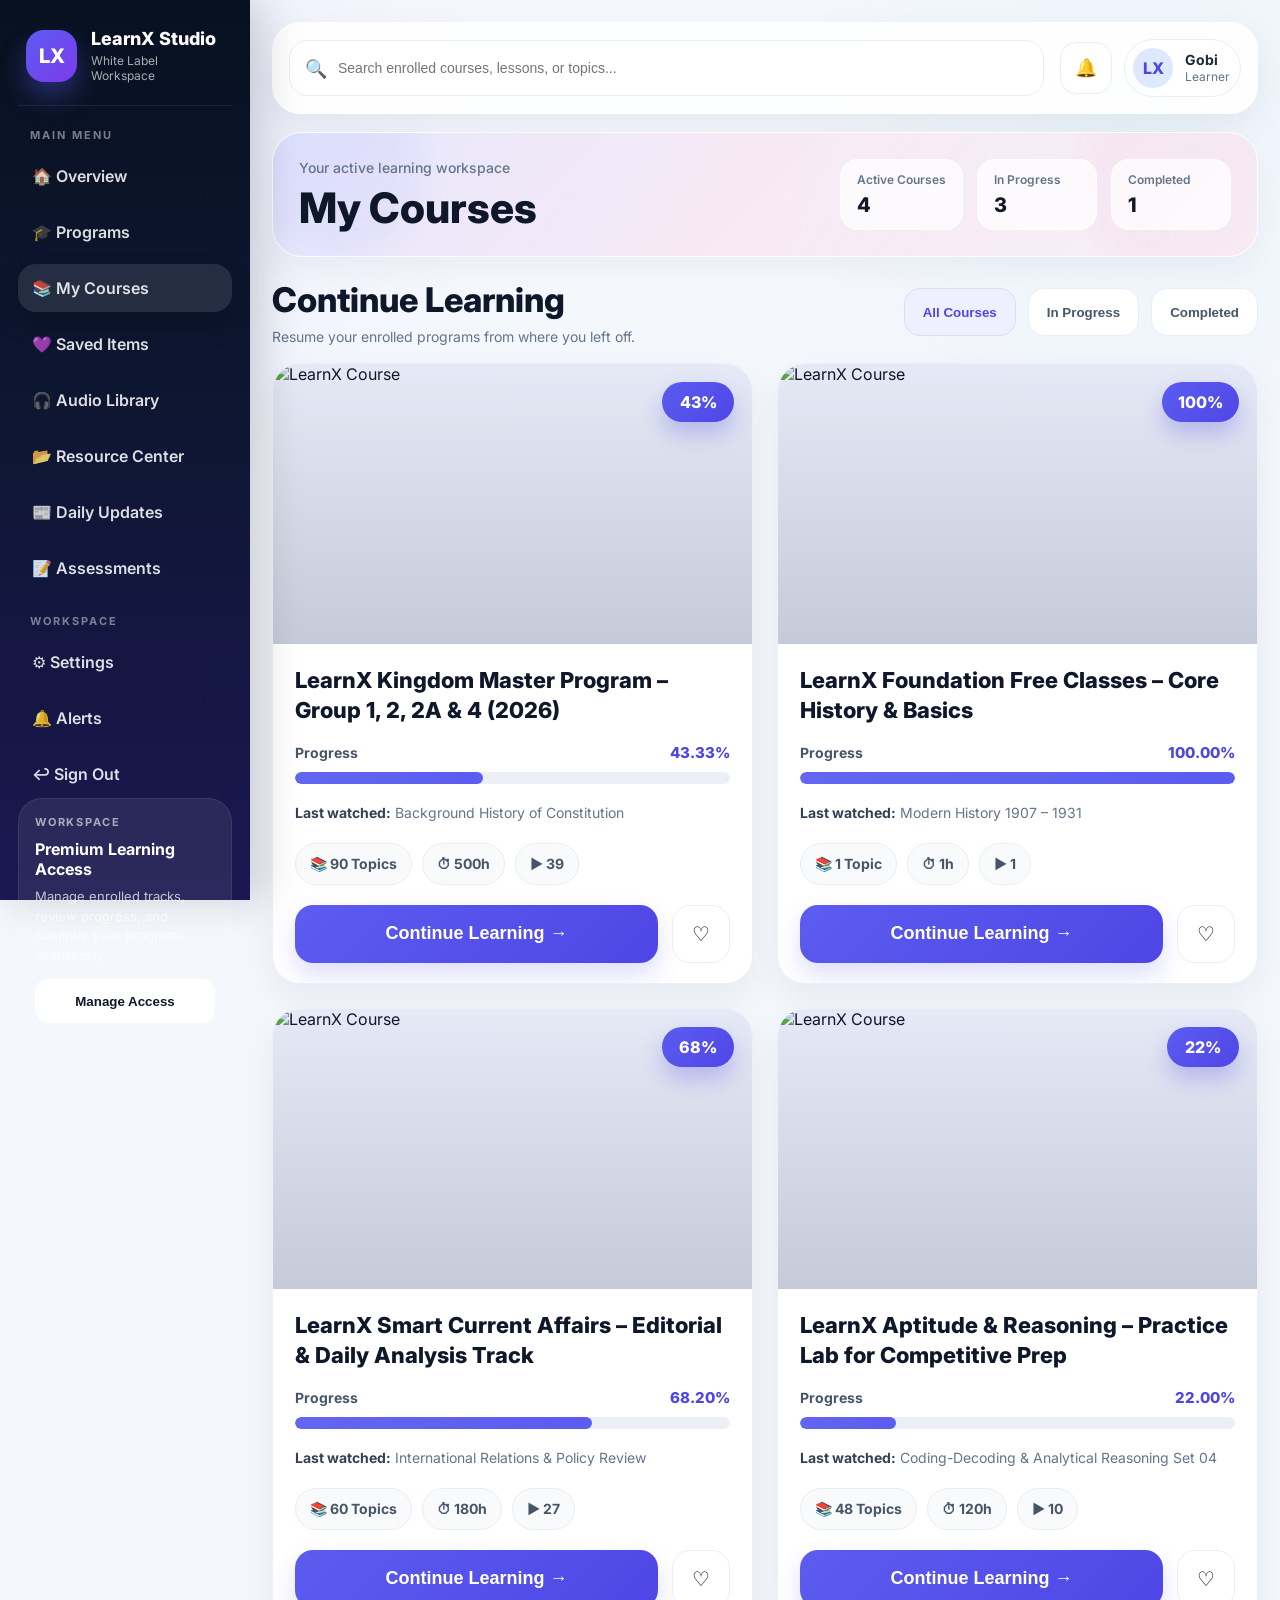
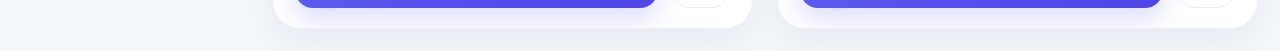
==== my-courses.html @ 5769a41f "course test" ====
<!doctype html>
<html lang="en">
  <head>
    <meta charset="UTF-8" />
    <meta name="viewport" content="width=device-width, initial-scale=1.0" />
    <title>LearnX Studio - My Courses</title>

    <link rel="preconnect" href="https://fonts.googleapis.com" />
    <link rel="preconnect" href="https://fonts.gstatic.com" crossorigin />
    <link
      href="https://fonts.googleapis.com/css2?family=Inter:wght@400;500;600;700;800&display=swap"
      rel="stylesheet"
    />

    <style>
      :root {
        --bg: #f4f7fc;
        --panel: #ffffff;
        --line: #e8edf7;
        --text: #0f172a;
        --muted: #64748b;
        --brand: #5b5cf0;
        --brand-dark: #4849df;
        --brand-soft: #eef0ff;
        --nav-1: #081120;
        --nav-2: #141b33;
        --shadow: 0 14px 36px rgba(15, 23, 42, 0.06);
        --shadow-lg: 0 22px 48px rgba(15, 23, 42, 0.08);
        --radius-xl: 28px;
        --radius-lg: 22px;
        --radius-md: 16px;
      }

      * {
        box-sizing: border-box;
      }

      html,
      body {
        margin: 0;
        padding: 0;
        min-height: 100%;
        overflow-x: hidden;
        font-family:
          Inter,
          system-ui,
          -apple-system,
          BlinkMacSystemFont,
          "Segoe UI",
          sans-serif;
        background:
          radial-gradient(
            circle at 12% 8%,
            rgba(91, 92, 240, 0.05),
            transparent 18%
          ),
          radial-gradient(
            circle at 88% 8%,
            rgba(14, 165, 233, 0.04),
            transparent 18%
          ),
          var(--bg);
        color: var(--text);
      }

      .app {
        display: flex;
        min-height: 100vh;
      }

      /* SIDEBAR */
      .sidebar {
        width: 280px;
        min-width: 280px;
        background: linear-gradient(
          180deg,
          var(--nav-1) 0%,
          #0d1630 42%,
          #1b1751 100%
        );
        color: #fff;
        padding: 24px 18px;
        display: flex;
        flex-direction: column;
        position: sticky;
        top: 0;
        height: 100vh;
        box-shadow: 10px 0 40px rgba(2, 8, 23, 0.18);
        z-index: 20;
      }

      .brand {
        display: flex;
        align-items: center;
        gap: 14px;
        padding: 4px 8px 22px;
        border-bottom: 1px solid rgba(255, 255, 255, 0.08);
      }

      .brand-logo {
        width: 52px;
        height: 52px;
        border-radius: 18px;
        display: flex;
        align-items: center;
        justify-content: center;
        background: linear-gradient(135deg, #5b5cf0, #7c3aed);
        font-weight: 800;
        font-size: 20px;
        box-shadow: 0 14px 24px rgba(91, 92, 240, 0.35);
      }

      .brand h1 {
        margin: 0;
        font-size: 18px;
        font-weight: 800;
      }

      .brand p {
        margin: 4px 0 0;
        font-size: 12px;
        color: rgba(255, 255, 255, 0.65);
      }

      .nav-section {
        margin-top: 22px;
      }

      .nav-label {
        font-size: 11px;
        font-weight: 700;
        letter-spacing: 0.18em;
        text-transform: uppercase;
        color: rgba(255, 255, 255, 0.45);
        padding: 0 12px;
        margin-bottom: 10px;
      }

      .nav {
        display: flex;
        flex-direction: column;
        gap: 8px;
      }

      .nav a {
        text-decoration: none;
        color: rgba(255, 255, 255, 0.86);
        display: flex;
        align-items: center;
        gap: 12px;
        padding: 14px 14px;
        border-radius: 18px;
        transition: all 0.25s ease;
        font-weight: 600;
      }

      .nav a:hover {
        background: rgba(255, 255, 255, 0.06);
      }

      .nav a.active {
        background: rgba(255, 255, 255, 0.1);
        box-shadow: 0 12px 26px rgba(0, 0, 0, 0.18);
      }

      .sidebar-cta {
        margin-top: auto;
        background: rgba(255, 255, 255, 0.08);
        border: 1px solid rgba(255, 255, 255, 0.08);
        border-radius: 24px;
        padding: 16px;
      }

      .sidebar-cta .tag {
        font-size: 11px;
        font-weight: 700;
        text-transform: uppercase;
        letter-spacing: 0.16em;
        color: rgba(255, 255, 255, 0.6);
      }

      .sidebar-cta h3 {
        margin: 10px 0 8px;
        font-size: 16px;
        font-weight: 700;
      }

      .sidebar-cta p {
        margin: 0;
        font-size: 13px;
        line-height: 1.5;
        color: rgba(255, 255, 255, 0.72);
      }

      .sidebar-cta button {
        margin-top: 14px;
        width: 100%;
        border: 0;
        border-radius: 14px;
        height: 44px;
        background: #fff;
        color: #0f172a;
        font-weight: 700;
        cursor: pointer;
      }

      /* MAIN */
      .main {
        flex: 1;
        min-width: 0;
        padding: 22px;
      }

      .glass {
        background: rgba(255, 255, 255, 0.9);
        border: 1px solid rgba(255, 255, 255, 0.95);
        box-shadow: var(--shadow);
        backdrop-filter: blur(10px);
        -webkit-backdrop-filter: blur(10px);
      }

      .topbar {
        border-radius: 28px;
        padding: 16px;
        display: flex;
        align-items: center;
        justify-content: space-between;
        gap: 16px;
        flex-wrap: wrap;
      }

      .search-wrap {
        position: relative;
        flex: 1;
        min-width: 260px;
        max-width: 820px;
      }

      .search-wrap input {
        width: 100%;
        height: 56px;
        border-radius: 18px;
        border: 1px solid var(--line);
        background: #fff;
        padding: 0 18px 0 48px;
        font-size: 14px;
        color: #334155;
        outline: none;
        transition: all 0.25s ease;
      }

      .search-wrap input:focus {
        border-color: #c7d2fe;
        box-shadow: 0 0 0 4px rgba(99, 102, 241, 0.08);
      }

      .search-icon {
        position: absolute;
        left: 16px;
        top: 50%;
        transform: translateY(-50%);
        color: #94a3b8;
        font-size: 18px;
      }

      .topbar-actions {
        display: flex;
        align-items: center;
        gap: 12px;
      }

      .icon-btn {
        width: 52px;
        height: 52px;
        border-radius: 16px;
        border: 1px solid var(--line);
        background: #fff;
        display: inline-flex;
        align-items: center;
        justify-content: center;
        cursor: pointer;
        font-size: 18px;
      }

      .profile {
        display: flex;
        align-items: center;
        gap: 12px;
        padding: 8px 10px 8px 8px;
        border-radius: 999px;
        border: 1px solid var(--line);
        background: #fff;
      }

      .avatar {
        width: 40px;
        height: 40px;
        border-radius: 999px;
        background: linear-gradient(135deg, #e0e7ff, #dbeafe);
        display: flex;
        align-items: center;
        justify-content: center;
        font-weight: 800;
        color: #4f46e5;
      }

      .profile-meta {
        line-height: 1.15;
      }

      .profile-meta .name {
        font-size: 14px;
        font-weight: 700;
        color: #1f2937;
      }

      .profile-meta .role {
        font-size: 12px;
        color: #64748b;
        margin-top: 2px;
      }

      /* HERO */
      .hero {
        margin-top: 18px;
        border-radius: 30px;
        padding: 26px;
        background:
          linear-gradient(
            135deg,
            rgba(91, 92, 240, 0.07),
            rgba(236, 72, 153, 0.05)
          ),
          linear-gradient(120deg, #eef2ff 0%, #fdf2f8 45%, #f8fafc 100%);
        border: 1px solid rgba(255, 255, 255, 0.85);
        box-shadow: 0 12px 28px rgba(15, 23, 42, 0.04);
        position: relative;
        overflow: hidden;
      }

      .hero::before,
      .hero::after {
        content: "";
        position: absolute;
        border-radius: 999px;
        filter: blur(12px);
        opacity: 0.45;
      }

      .hero::before {
        width: 180px;
        height: 180px;
        top: -60px;
        left: -30px;
        background: rgba(99, 102, 241, 0.12);
      }

      .hero::after {
        width: 220px;
        height: 220px;
        right: -40px;
        top: -70px;
        background: rgba(236, 72, 153, 0.08);
      }

      .hero-inner {
        position: relative;
        z-index: 1;
        display: flex;
        align-items: flex-end;
        justify-content: space-between;
        gap: 20px;
        flex-wrap: wrap;
      }

      .hero p {
        margin: 0;
        color: #64748b;
        font-size: 14px;
        font-weight: 500;
      }

      .hero h2 {
        margin: 10px 0 0;
        font-size: 42px;
        line-height: 1.05;
        font-weight: 800;
        color: #0f172a;
      }

      .hero-stats {
        display: flex;
        gap: 14px;
        flex-wrap: wrap;
      }

      .hero-stat {
        background: rgba(255, 255, 255, 0.72);
        border: 1px solid rgba(255, 255, 255, 0.9);
        padding: 12px 16px;
        border-radius: 18px;
        min-width: 120px;
      }

      .hero-stat .label {
        font-size: 12px;
        color: #64748b;
        font-weight: 600;
      }

      .hero-stat .value {
        margin-top: 6px;
        font-size: 20px;
        font-weight: 800;
        color: #111827;
      }

      /* SECTION HEAD */
      .section-head {
        margin-top: 22px;
        display: flex;
        align-items: center;
        justify-content: space-between;
        gap: 16px;
        flex-wrap: wrap;
      }

      .section-title h3 {
        margin: 0;
        font-size: 34px;
        font-weight: 800;
        color: #0f172a;
      }

      .section-title p {
        margin: 8px 0 0;
        font-size: 14px;
        color: #64748b;
      }

      .filter-row {
        display: flex;
        gap: 12px;
        flex-wrap: wrap;
      }

      .filter-btn {
        height: 48px;
        padding: 0 18px;
        border-radius: 16px;
        border: 1px solid var(--line);
        background: #fff;
        font-weight: 700;
        color: #475569;
        cursor: pointer;
      }

      .filter-btn.primary {
        background: var(--brand-soft);
        border-color: #d9dcff;
        color: #4f46e5;
      }

      /* GRID */
      .courses-grid {
        margin-top: 18px;
        display: grid;
        grid-template-columns: repeat(2, minmax(0, 1fr));
        gap: 24px;
      }

      /* LARGE COURSE CARD */
      .course-card {
        background: #fff;
        border: 1px solid #edf1f7;
        border-radius: 28px;
        overflow: hidden;
        box-shadow: var(--shadow);
        transition: all 0.3s ease;
      }

      .course-card:hover {
        transform: translateY(-5px);
        box-shadow: var(--shadow-lg);
      }

      .course-cover {
        position: relative;
        height: 280px;
        overflow: hidden;
        background: #eef2ff;
      }

      .course-cover img {
        width: 100%;
        height: 100%;
        object-fit: cover;
        display: block;
      }

      .cover-overlay {
        position: absolute;
        inset: 0;
        background: linear-gradient(
          to top,
          rgba(15, 23, 42, 0.18),
          rgba(15, 23, 42, 0.04)
        );
        pointer-events: none;
      }

      .progress-badge {
        position: absolute;
        top: 18px;
        right: 18px;
        min-width: 72px;
        height: 40px;
        padding: 0 16px;
        border-radius: 999px;
        background: linear-gradient(135deg, #5b5cf0, #4f46e5);
        color: #fff;
        display: inline-flex;
        align-items: center;
        justify-content: center;
        font-size: 16px;
        font-weight: 800;
        box-shadow: 0 12px 22px rgba(79, 70, 229, 0.28);
        z-index: 2;
      }

      .course-body {
        padding: 22px 22px 20px;
      }

      .course-title {
        margin: 0;
        font-size: 22px;
        line-height: 1.35;
        font-weight: 800;
        color: #0f172a;
      }

      .progress-meta {
        margin-top: 18px;
      }

      .progress-top {
        display: flex;
        align-items: center;
        justify-content: space-between;
        gap: 12px;
        margin-bottom: 10px;
      }

      .progress-top .label {
        font-size: 14px;
        font-weight: 700;
        color: #475569;
      }

      .progress-top .value {
        font-size: 15px;
        font-weight: 800;
        color: #4f46e5;
      }

      .progress-track {
        width: 100%;
        height: 12px;
        border-radius: 999px;
        background: #eceff5;
        overflow: hidden;
      }

      .progress-fill {
        height: 100%;
        border-radius: 999px;
        background: linear-gradient(90deg, #6366f1, #5b5cf0);
      }

      .last-watched {
        margin-top: 18px;
        font-size: 14px;
        line-height: 1.6;
        color: #64748b;
      }

      .last-watched strong {
        color: #334155;
      }

      .chips {
        margin-top: 18px;
        display: flex;
        gap: 10px;
        flex-wrap: wrap;
      }

      .chip {
        height: 42px;
        padding: 0 14px;
        border-radius: 999px;
        background: #f8fafc;
        border: 1px solid #e9edf5;
        display: inline-flex;
        align-items: center;
        gap: 8px;
        font-size: 14px;
        font-weight: 700;
        color: #475569;
      }

      .course-footer {
        margin-top: 20px;
        display: flex;
        align-items: center;
        gap: 14px;
        flex-wrap: wrap;
      }

      .course-btn {
        flex: 1;
        min-width: 220px;
        height: 58px;
        border: 0;
        border-radius: 18px;
        background: linear-gradient(135deg, #5b5cf0, #4f46e5);
        color: #fff;
        font-size: 18px;
        font-weight: 800;
        cursor: pointer;
        box-shadow: 0 12px 24px rgba(91, 92, 240, 0.2);
        transition: all 0.25s ease;
      }

      .course-btn:hover {
        transform: translateY(-1px);
        filter: brightness(1.03);
      }

      .mini-action {
        width: 58px;
        height: 58px;
        border-radius: 18px;
        border: 1px solid var(--line);
        background: #fff;
        font-size: 20px;
        cursor: pointer;
      }

      /* RESPONSIVE */
      @media (max-width: 1280px) {
        .sidebar {
          width: 250px;
          min-width: 250px;
        }
      }

      @media (max-width: 1100px) {
        .courses-grid {
          grid-template-columns: 1fr;
        }
      }

      @media (max-width: 900px) {
        .sidebar {
          display: none;
        }

        .main {
          padding: 16px;
        }

        .hero h2 {
          font-size: 34px;
        }

        .section-title h3 {
          font-size: 28px;
        }
      }

      @media (max-width: 640px) {
        .course-cover {
          height: 220px;
        }

        .course-title {
          font-size: 20px;
        }

        .course-btn {
          min-width: 100%;
        }

        .course-footer {
          flex-direction: column;
          align-items: stretch;
        }

        .mini-action {
          width: 100%;
          height: 50px;
          border-radius: 14px;
        }

        .hero h2 {
          font-size: 28px;
        }
      }
    </style>
  </head>
  <body>
    <div class="app">
      <!-- SIDEBAR -->
      <aside class="sidebar">
        <div class="brand">
          <div class="brand-logo">LX</div>
          <div>
            <h1>LearnX Studio</h1>
            <p>White Label Workspace</p>
          </div>
        </div>

        <div class="nav-section">
          <div class="nav-label">Main Menu</div>
          <nav class="nav">
            <a href="index.html">🏠 Overview</a>
            <a href="batches.html">🎓 Programs</a>
            <a href="courses.html" class="active">📚 My Courses</a>
            <a href="wishlist.html">💜 Saved Items</a>
            <a href="podcast.html">🎧 Audio Library</a>
            <a href="resources.html">📂 Resource Center</a>
            <a href="updates.html">📰 Daily Updates</a>
            <a href="assessments.html">📝 Assessments</a>
          </nav>
        </div>

        <div class="nav-section">
          <div class="nav-label">Workspace</div>
          <nav class="nav">
            <a href="settings.html">⚙️ Settings</a>
            <a href="notifications.html">🔔 Alerts</a>
            <a href="#">↩️ Sign Out</a>
          </nav>
        </div>

        <div class="sidebar-cta">
          <div class="tag">Workspace</div>
          <h3>Premium Learning Access</h3>
          <p>
            Manage enrolled tracks, review progress, and continue your programs
            seamlessly.
          </p>
          <button>Manage Access</button>
        </div>
      </aside>

      <!-- MAIN -->
      <main class="main">
        <!-- TOPBAR -->
        <header class="topbar glass">
          <div class="search-wrap">
            <span class="search-icon">🔍</span>
            <input
              type="text"
              placeholder="Search enrolled courses, lessons, or topics..."
            />
          </div>

          <div class="topbar-actions">
            <button class="icon-btn">🔔</button>
            <div class="profile">
              <div class="avatar">LX</div>
              <div class="profile-meta">
                <div class="name">Gobi</div>
                <div class="role">Learner</div>
              </div>
            </div>
          </div>
        </header>

        <!-- HERO -->
        <section class="hero">
          <div class="hero-inner">
            <div>
              <p>Your active learning workspace</p>
              <h2>My Courses</h2>
            </div>

            <div class="hero-stats">
              <div class="hero-stat">
                <div class="label">Active Courses</div>
                <div class="value">4</div>
              </div>
              <div class="hero-stat">
                <div class="label">In Progress</div>
                <div class="value">3</div>
              </div>
              <div class="hero-stat">
                <div class="label">Completed</div>
                <div class="value">1</div>
              </div>
            </div>
          </div>
        </section>

        <!-- SECTION HEAD -->
        <section class="section-head">
          <div class="section-title">
            <h3>Continue Learning</h3>
            <p>Resume your enrolled programs from where you left off.</p>
          </div>

          <div class="filter-row">
            <button class="filter-btn primary">All Courses</button>
            <button class="filter-btn">In Progress</button>
            <button class="filter-btn">Completed</button>
          </div>
        </section>

        <!-- COURSES GRID -->
        <section class="courses-grid">
          <!-- CARD 1 -->
          <article class="course-card">
            <div class="course-cover">
              <img
                src="https://images.unsplash.com/photo-1507842217343-583bb7270b66?auto=format&fit=crop&w=1600&q=80"
                alt="LearnX Course"
              />
              <div class="cover-overlay"></div>
              <div class="progress-badge">43%</div>
            </div>

            <div class="course-body">
              <h3 class="course-title">
                LearnX Kingdom Master Program – Group 1, 2, 2A & 4 (2026)
              </h3>

              <div class="progress-meta">
                <div class="progress-top">
                  <span class="label">Progress</span>
                  <span class="value">43.33%</span>
                </div>
                <div class="progress-track">
                  <div class="progress-fill" style="width: 43.33%"></div>
                </div>
              </div>

              <div class="last-watched">
                <strong>Last watched:</strong> Background History of
                Constitution
              </div>

              <div class="chips">
                <div class="chip">📚 90 Topics</div>
                <div class="chip">⏱ 500h</div>
                <div class="chip">▶ 39</div>
              </div>

              <div class="course-footer">
                <button class="course-btn">Continue Learning →</button>
                <button class="mini-action">♡</button>
              </div>
            </div>
          </article>

          <!-- CARD 2 -->
          <article class="course-card">
            <div class="course-cover">
              <img
                src="https://images.unsplash.com/photo-1521587760476-6c12a4b040da?auto=format&fit=crop&w=1600&q=80"
                alt="LearnX Course"
              />
              <div class="cover-overlay"></div>
              <div class="progress-badge">100%</div>
            </div>

            <div class="course-body">
              <h3 class="course-title">
                LearnX Foundation Free Classes – Core History & Basics
              </h3>

              <div class="progress-meta">
                <div class="progress-top">
                  <span class="label">Progress</span>
                  <span class="value">100.00%</span>
                </div>
                <div class="progress-track">
                  <div class="progress-fill" style="width: 100%"></div>
                </div>
              </div>

              <div class="last-watched">
                <strong>Last watched:</strong> Modern History 1907 – 1931
              </div>

              <div class="chips">
                <div class="chip">📚 1 Topic</div>
                <div class="chip">⏱ 1h</div>
                <div class="chip">▶ 1</div>
              </div>

              <div class="course-footer">
                <button class="course-btn">Continue Learning →</button>
                <button class="mini-action">♡</button>
              </div>
            </div>
          </article>

          <!-- CARD 3 -->
          <article class="course-card">
            <div class="course-cover">
              <img
                src="https://images.unsplash.com/photo-1513258496099-48168024aec0?auto=format&fit=crop&w=1600&q=80"
                alt="LearnX Course"
              />
              <div class="cover-overlay"></div>
              <div class="progress-badge">68%</div>
            </div>

            <div class="course-body">
              <h3 class="course-title">
                LearnX Smart Current Affairs – Editorial & Daily Analysis Track
              </h3>

              <div class="progress-meta">
                <div class="progress-top">
                  <span class="label">Progress</span>
                  <span class="value">68.20%</span>
                </div>
                <div class="progress-track">
                  <div class="progress-fill" style="width: 68.2%"></div>
                </div>
              </div>

              <div class="last-watched">
                <strong>Last watched:</strong> International Relations & Policy
                Review
              </div>

              <div class="chips">
                <div class="chip">📚 60 Topics</div>
                <div class="chip">⏱ 180h</div>
                <div class="chip">▶ 27</div>
              </div>

              <div class="course-footer">
                <button class="course-btn">Continue Learning →</button>
                <button class="mini-action">♡</button>
              </div>
            </div>
          </article>

          <!-- CARD 4 -->
          <article class="course-card">
            <div class="course-cover">
              <img
                src="https://images.unsplash.com/photo-1455390582262-044cdead277a?auto=format&fit=crop&w=1600&q=80"
                alt="LearnX Course"
              />
              <div class="cover-overlay"></div>
              <div class="progress-badge">22%</div>
            </div>

            <div class="course-body">
              <h3 class="course-title">
                LearnX Aptitude & Reasoning – Practice Lab for Competitive Prep
              </h3>

              <div class="progress-meta">
                <div class="progress-top">
                  <span class="label">Progress</span>
                  <span class="value">22.00%</span>
                </div>
                <div class="progress-track">
                  <div class="progress-fill" style="width: 22%"></div>
                </div>
              </div>

              <div class="last-watched">
                <strong>Last watched:</strong> Coding-Decoding & Analytical
                Reasoning Set 04
              </div>

              <div class="chips">
                <div class="chip">📚 48 Topics</div>
                <div class="chip">⏱ 120h</div>
                <div class="chip">▶ 10</div>
              </div>

              <div class="course-footer">
                <button class="course-btn">Continue Learning →</button>
                <button class="mini-action">♡</button>
              </div>
            </div>
          </article>
        </section>
      </main>
    </div>
  </body>
</html>
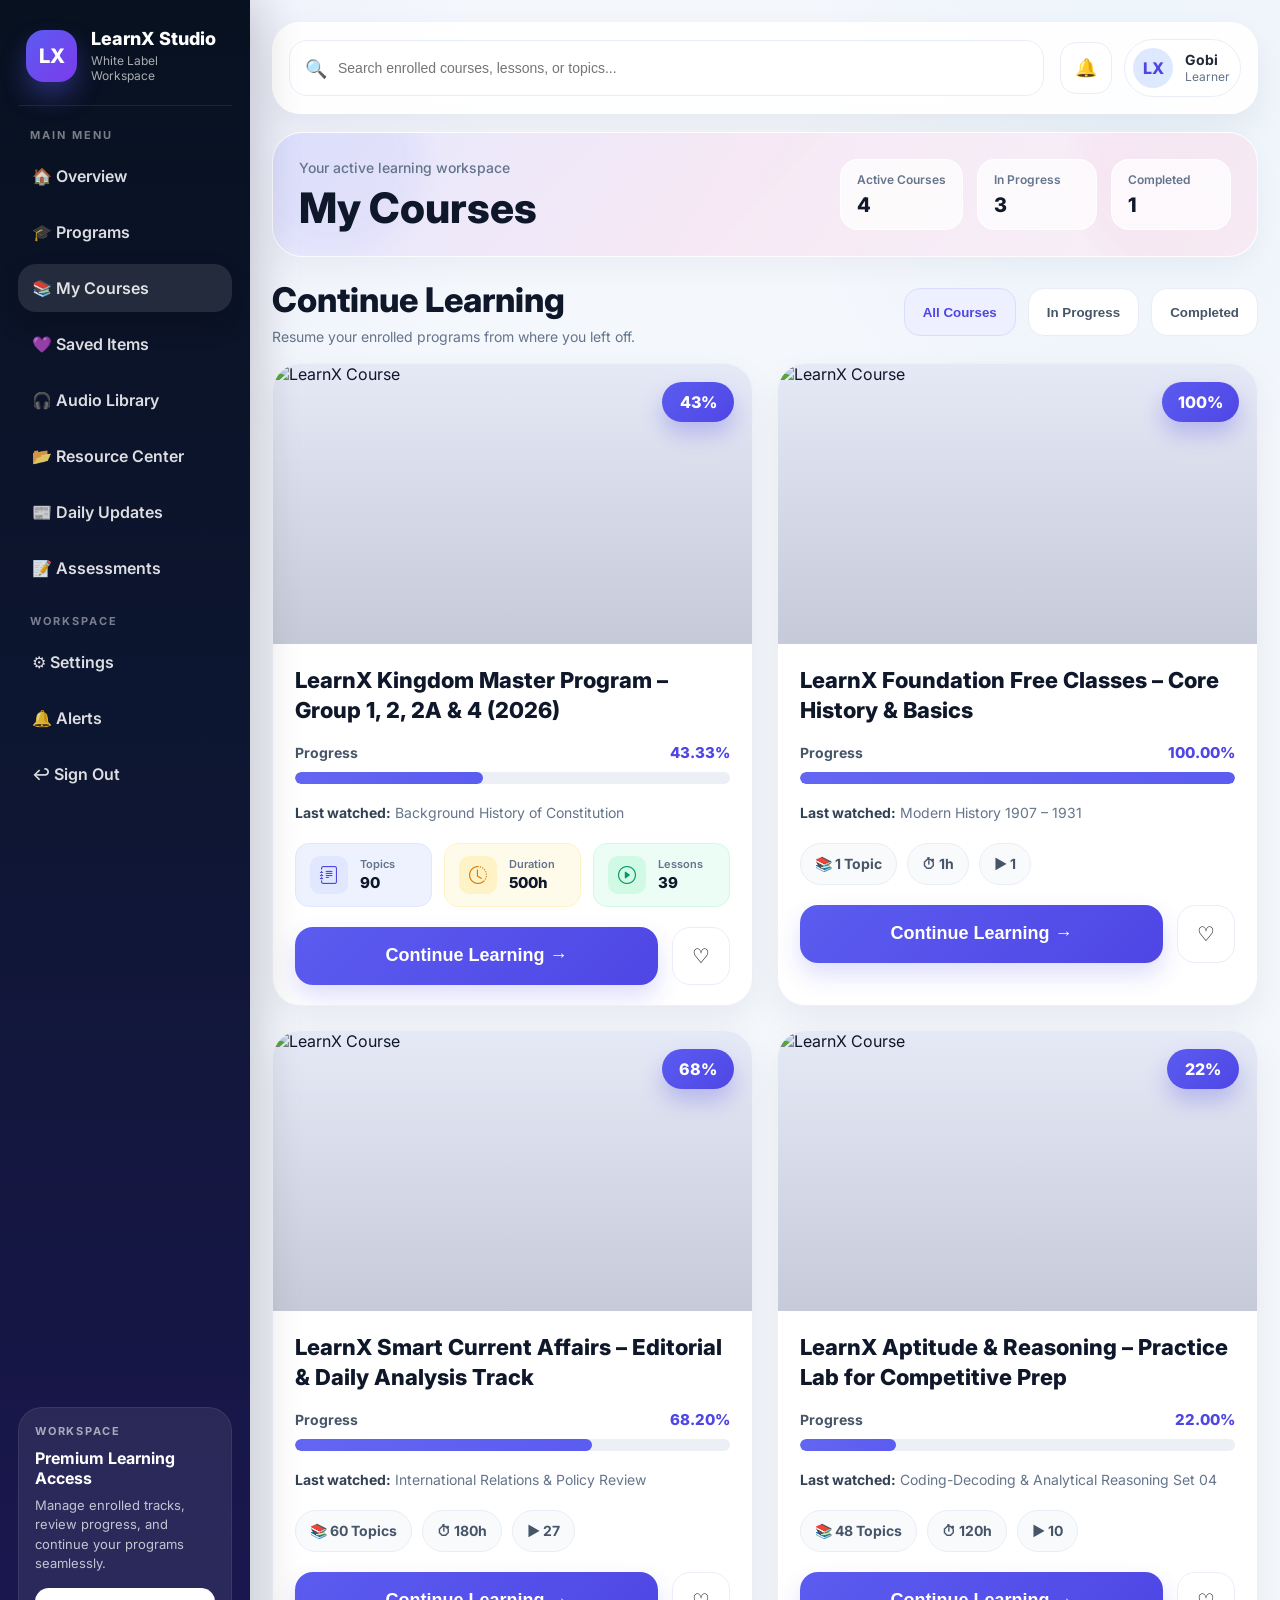
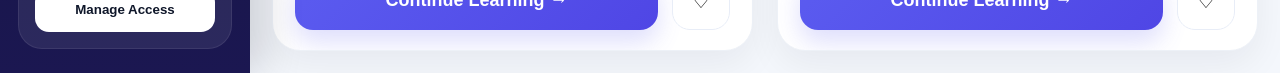
==== commit 3e7924fe: "Update my-courses.html" ====
--- a/my-courses.html
+++ b/my-courses.html
@@ -11,7 +11,10 @@
       href="https://fonts.googleapis.com/css2?family=Inter:wght@400;500;600;700;800&display=swap"
       rel="stylesheet"
     />
-
+    <link
+      href="https://cdn.jsdelivr.net/npm/bootstrap-icons@1.11.3/font/bootstrap-icons.css"
+      rel="stylesheet"
+    />
     <style>
       :root {
         --bg: #f4f7fc;
@@ -84,7 +87,7 @@
         flex-direction: column;
         position: sticky;
         top: 0;
-        height: 100vh;
+        /* height: 100vh; */
         box-shadow: 10px 0 40px rgba(2, 8, 23, 0.18);
         z-index: 20;
       }
@@ -709,6 +712,152 @@
         }
       }
     </style>
+
+    <style>
+      .course-stats {
+        margin-top: 18px;
+        display: grid;
+        grid-template-columns: repeat(3, 1fr);
+        gap: 12px;
+      }
+
+      .stat {
+        display: flex;
+        align-items: center;
+        gap: 12px;
+        padding: 12px 14px;
+        background: #f8fafc;
+        border: 1px solid #e6ebf3;
+        border-radius: 14px;
+        transition: all 0.2s ease;
+      }
+
+      .stat:hover {
+        background: #f1f5ff;
+        border-color: #d9dcff;
+      }
+
+      .stat-icon {
+        width: 38px;
+        height: 38px;
+        border-radius: 10px;
+        background: #eef2ff;
+        display: flex;
+        align-items: center;
+        justify-content: center;
+      }
+
+      .stat-icon i {
+        font-size: 18px;
+        color: #4f46e5;
+      }
+
+      .stat-label {
+        margin: 0;
+        font-size: 11px;
+        font-weight: 600;
+        color: #64748b;
+      }
+
+      .stat-value {
+        margin: 2px 0 0;
+        font-size: 15px;
+        font-weight: 800;
+        color: #0f172a;
+      }
+    </style>
+
+    <style>
+      .course-stats {
+        margin-top: 18px;
+        display: grid;
+        grid-template-columns: repeat(3, 1fr);
+        gap: 12px;
+      }
+
+      .stat {
+        display: flex;
+        align-items: center;
+        gap: 12px;
+        padding: 12px 14px;
+        border-radius: 14px;
+        border: 1px solid transparent;
+        transition: all 0.2s ease;
+      }
+
+      /* ICON BASE */
+      .stat-icon {
+        width: 38px;
+        height: 38px;
+        border-radius: 10px;
+        display: flex;
+        align-items: center;
+        justify-content: center;
+      }
+
+      .stat-icon i {
+        font-size: 18px;
+      }
+
+      /* TEXT */
+      .stat-label {
+        margin: 0;
+        font-size: 11px;
+        font-weight: 600;
+        color: #64748b;
+      }
+
+      .stat-value {
+        margin: 2px 0 0;
+        font-size: 15px;
+        font-weight: 800;
+        color: #0f172a;
+      }
+
+      /* 🎯 COLOR GRADES */
+
+      /* Topics (Indigo) */
+      .stat-topics {
+        background: #eef2ff;
+        border-color: #e0e7ff;
+      }
+      .stat-topics .stat-icon {
+        background: #e0e7ff;
+      }
+      .stat-topics i {
+        color: #4f46e5;
+      }
+
+      /* Duration (Amber) */
+      .stat-duration {
+        background: #fffbeb;
+        border-color: #fef3c7;
+      }
+      .stat-duration .stat-icon {
+        background: #fef3c7;
+      }
+      .stat-duration i {
+        color: #d97706;
+      }
+
+      /* Lessons (Green) */
+      .stat-lessons {
+        background: #ecfdf5;
+        border-color: #d1fae5;
+      }
+      .stat-lessons .stat-icon {
+        background: #d1fae5;
+      }
+      .stat-lessons i {
+        color: #059669;
+      }
+
+      /* Hover (subtle, not flashy) */
+      .stat:hover {
+        transform: translateY(-2px);
+        box-shadow: 0 8px 18px rgba(15, 23, 42, 0.06);
+      }
+    </style>
   </head>
   <body>
     <div class="app">
@@ -852,12 +1001,37 @@
                 Constitution
               </div>
 
-              <div class="chips">
-                <div class="chip">📚 90 Topics</div>
-                <div class="chip">⏱ 500h</div>
-                <div class="chip">▶ 39</div>
-              </div>
-
+              <div class="course-stats">
+                <div class="stat stat-topics">
+                  <span class="stat-icon">
+                    <i class="bi bi-journal-text"></i>
+                  </span>
+                  <div>
+                    <p class="stat-label">Topics</p>
+                    <p class="stat-value">90</p>
+                  </div>
+                </div>
+
+                <div class="stat stat-duration">
+                  <span class="stat-icon">
+                    <i class="bi bi-clock-history"></i>
+                  </span>
+                  <div>
+                    <p class="stat-label">Duration</p>
+                    <p class="stat-value">500h</p>
+                  </div>
+                </div>
+
+                <div class="stat stat-lessons">
+                  <span class="stat-icon">
+                    <i class="bi bi-play-circle"></i>
+                  </span>
+                  <div>
+                    <p class="stat-label">Lessons</p>
+                    <p class="stat-value">39</p>
+                  </div>
+                </div>
+              </div>
               <div class="course-footer">
                 <button class="course-btn">Continue Learning →</button>
                 <button class="mini-action">♡</button>
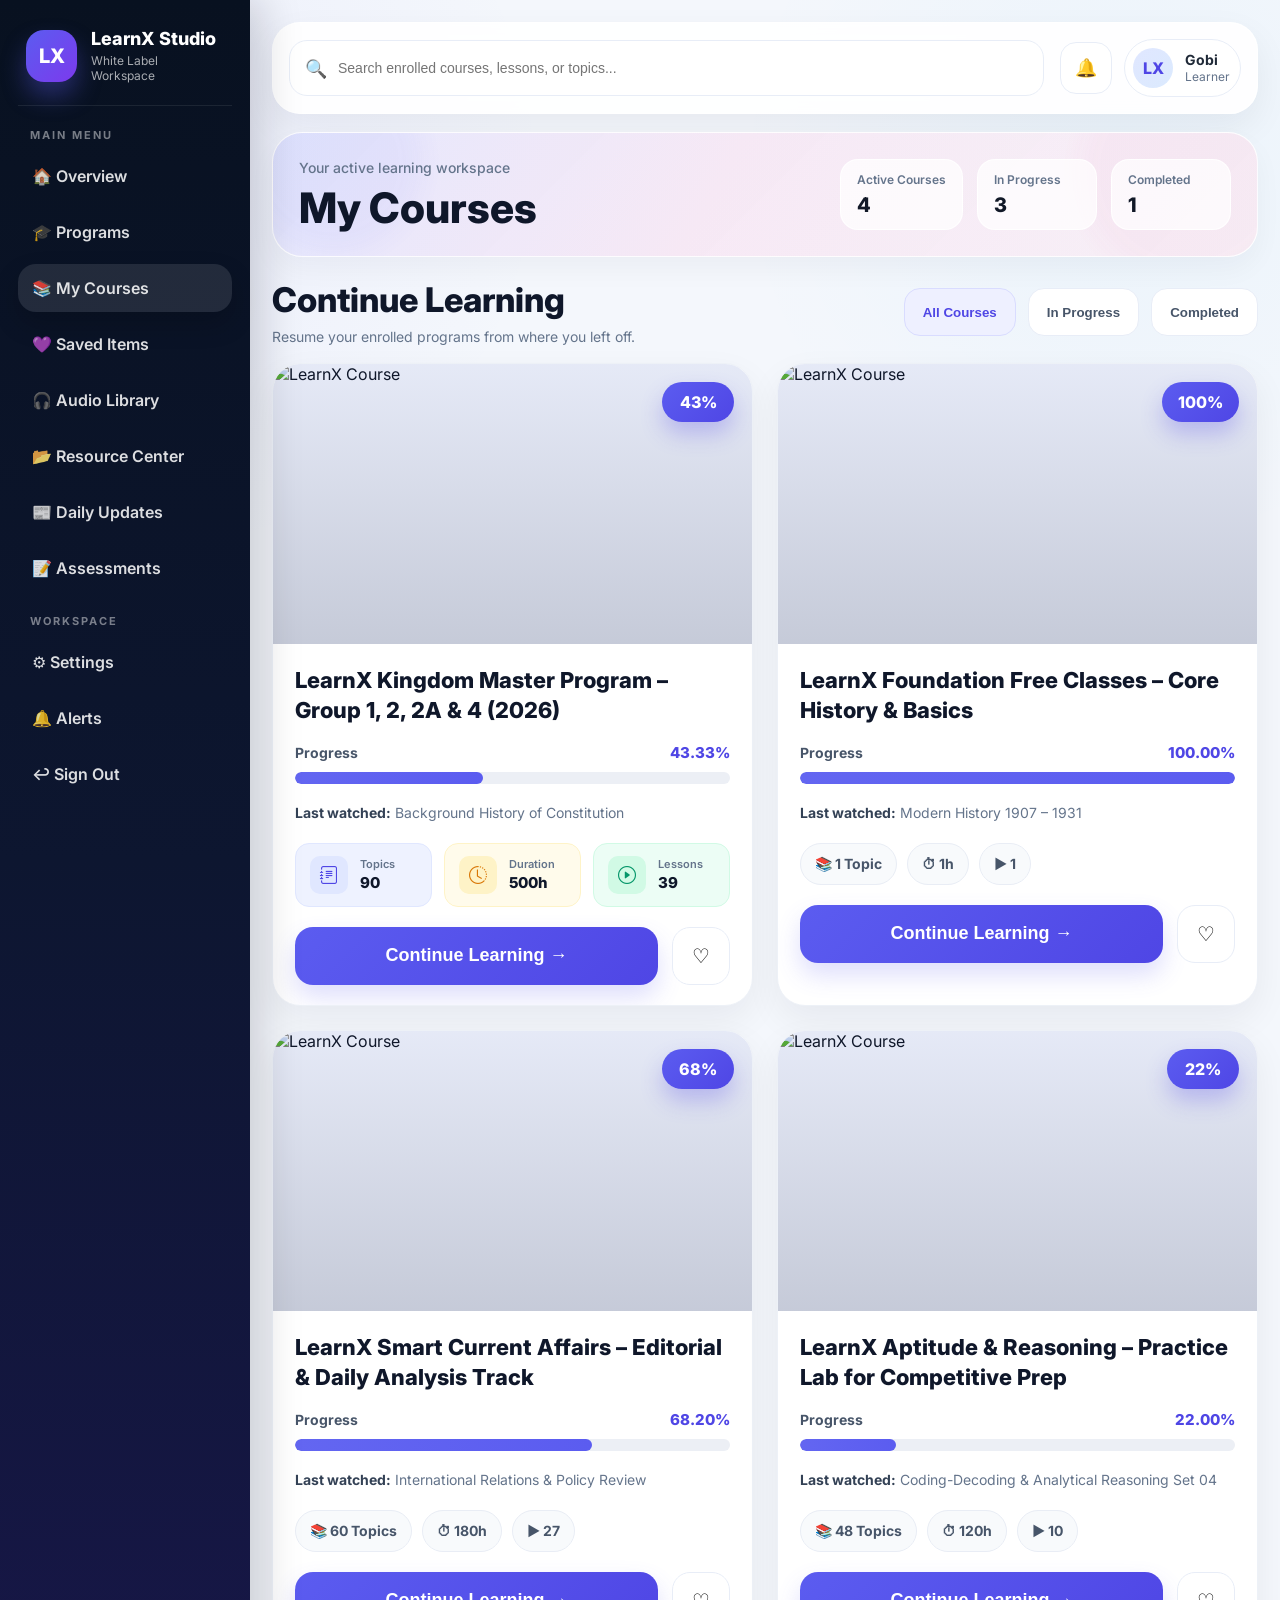
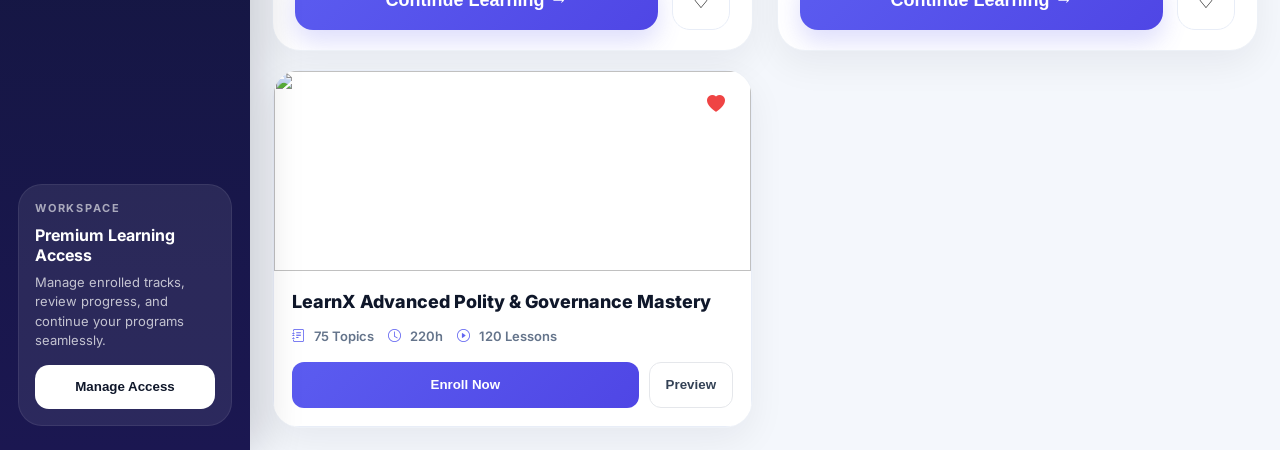
==== commit cb1eed0b: "Update my-courses.html" ====
--- a/my-courses.html
+++ b/my-courses.html
@@ -858,6 +858,118 @@
         box-shadow: 0 8px 18px rgba(15, 23, 42, 0.06);
       }
     </style>
+
+    <style>
+      .wishlist-card {
+        background: #fff;
+        border: 1px solid #e8edf7;
+        border-radius: 22px;
+        overflow: hidden;
+        transition: all 0.25s ease;
+      }
+
+      .wishlist-card:hover {
+        transform: translateY(-4px);
+        box-shadow: 0 18px 38px rgba(15, 23, 42, 0.08);
+      }
+
+      /* IMAGE */
+      .wishlist-cover {
+        position: relative;
+        height: 200px;
+        overflow: hidden;
+      }
+
+      .wishlist-cover img {
+        width: 100%;
+        height: 100%;
+        object-fit: cover;
+      }
+
+      /* HEART BUTTON */
+      .wishlist-fav {
+        position: absolute;
+        top: 14px;
+        right: 14px;
+        width: 42px;
+        height: 42px;
+        border-radius: 12px;
+        border: none;
+        background: rgba(255, 255, 255, 0.9);
+        backdrop-filter: blur(6px);
+        cursor: pointer;
+        display: flex;
+        align-items: center;
+        justify-content: center;
+      }
+
+      .wishlist-fav i {
+        font-size: 18px;
+        color: #94a3b8;
+      }
+
+      .wishlist-fav.active i {
+        color: #ef4444;
+      }
+
+      /* BODY */
+      .wishlist-body {
+        padding: 18px;
+      }
+
+      .wishlist-title {
+        margin: 0;
+        font-size: 18px;
+        font-weight: 800;
+        line-height: 1.4;
+        color: #0f172a;
+      }
+
+      /* META */
+      .wishlist-meta {
+        margin-top: 14px;
+        display: flex;
+        gap: 14px;
+        flex-wrap: wrap;
+        font-size: 13px;
+        font-weight: 600;
+        color: #64748b;
+      }
+
+      .wishlist-meta i {
+        margin-right: 6px;
+        color: #6366f1;
+      }
+
+      /* FOOTER */
+      .wishlist-footer {
+        margin-top: 18px;
+        display: flex;
+        gap: 10px;
+      }
+
+      .btn-enroll {
+        flex: 1;
+        height: 46px;
+        border-radius: 12px;
+        border: none;
+        background: linear-gradient(135deg, #5b5cf0, #4f46e5);
+        color: #fff;
+        font-weight: 700;
+        cursor: pointer;
+      }
+
+      .btn-preview {
+        height: 46px;
+        padding: 0 16px;
+        border-radius: 12px;
+        border: 1px solid #e5e7eb;
+        background: #fff;
+        font-weight: 700;
+        color: #334155;
+        cursor: pointer;
+      }
+    </style>
   </head>
   <body>
     <div class="app">
@@ -1032,6 +1144,7 @@
                   </div>
                 </div>
               </div>
+
               <div class="course-footer">
                 <button class="course-btn">Continue Learning →</button>
                 <button class="mini-action">♡</button>
@@ -1170,6 +1283,39 @@
             </div>
           </article>
         </section>
+
+        <div class="courses-grid">
+          <div class="course-card">
+            <div class="wishlist-card">
+              <div class="wishlist-cover">
+                <img
+                  src="https://images.unsplash.com/photo-1521587760476-6c12a4b040da?auto=format&fit=crop&w=1600&q=80"
+                />
+
+                <button class="wishlist-fav active">
+                  <i class="bi bi-heart-fill"></i>
+                </button>
+              </div>
+
+              <div class="wishlist-body">
+                <h3 class="wishlist-title">
+                  LearnX Advanced Polity & Governance Mastery
+                </h3>
+
+                <div class="wishlist-meta">
+                  <span><i class="bi bi-journal-text"></i> 75 Topics</span>
+                  <span><i class="bi bi-clock"></i> 220h</span>
+                  <span><i class="bi bi-play-circle"></i> 120 Lessons</span>
+                </div>
+
+                <div class="wishlist-footer">
+                  <button class="btn-enroll">Enroll Now</button>
+                  <button class="btn-preview">Preview</button>
+                </div>
+              </div>
+            </div>
+          </div>
+        </div>
       </main>
     </div>
   </body>
